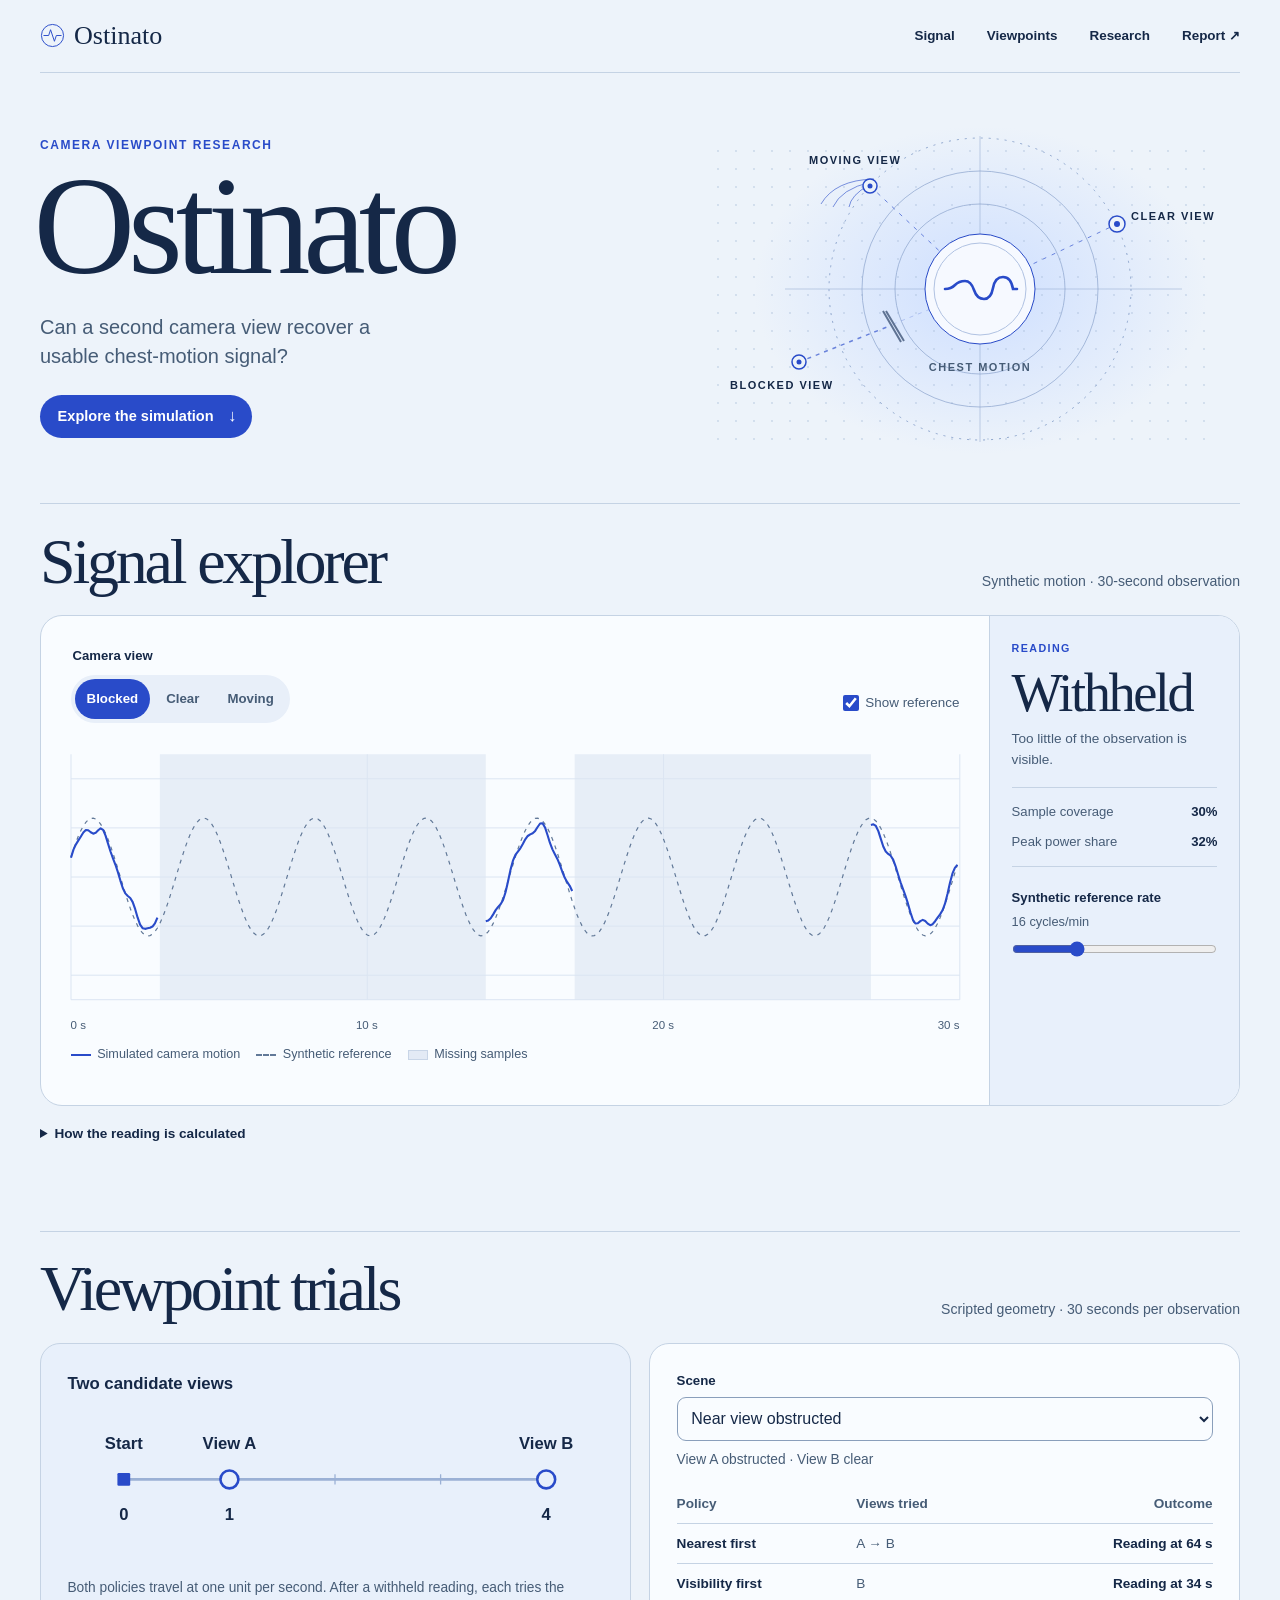
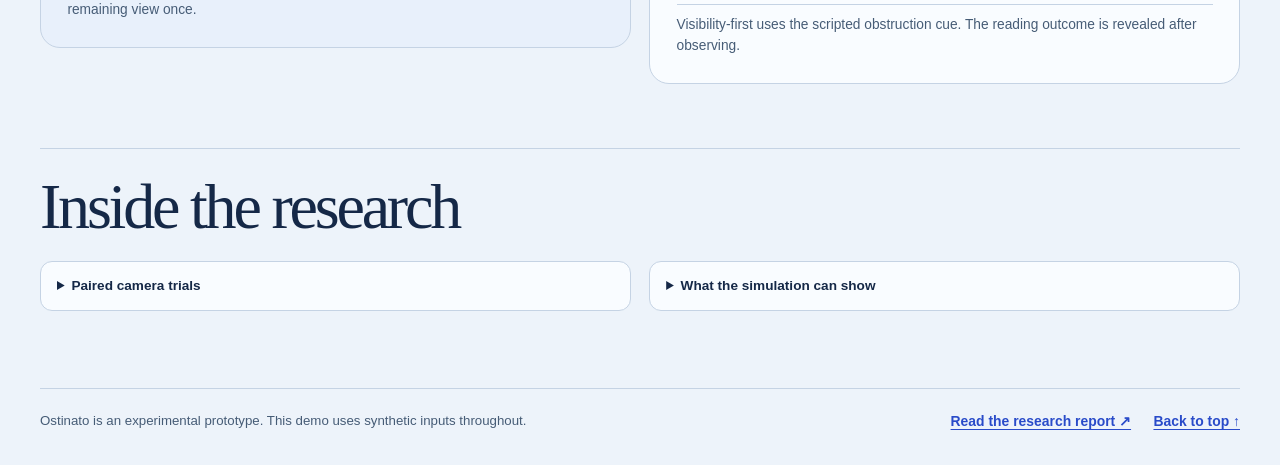
==== ostinato/index.html @ 3ae21e42 "Publish interactive Ostinato signal and viewpoint demo" ====
<!doctype html>
<html lang="en">
<head>
<meta charset="utf-8">
<meta name="viewport" content="width=device-width, initial-scale=1">
<meta name="description" content="Explore a chest-motion and camera viewpoint research prototype with interactive synthetic trials.">
<title>Ostinato · Camera viewpoint research</title>
<style>
:root {
  color-scheme: light;
  --paper: #edf3fa;
  --white: #f9fcff;
  --ink: #152847;
  --muted: #465c76;
  --accent: #294bc9;
  --line: #c5d3e4;
  --dim: #5b708c;
  --serif: "Bodoni 72", "Didot", Georgia, serif;
  --sans: "Helvetica Neue", Helvetica, Arial, sans-serif;
}
* { box-sizing: border-box; }
html { scroll-behavior: smooth; }
body { margin: 0; background: var(--paper); color: var(--ink); font: 16px/1.55 var(--sans); }
a { color: var(--accent); text-underline-offset: .22em; }
button, select, input { font: inherit; accent-color: var(--accent); }
button, select { cursor: pointer; }
:focus-visible { outline: 3px solid var(--accent); outline-offset: 4px; }
h1, h2, h3, p { margin: 0; }
h1, h2 { font: 400 3.4rem/.99 var(--serif); letter-spacing: -.05em; }
h3 { font-size: 1.05rem; }
svg { display: block; width: 100%; height: auto; overflow: visible; }
.shell { width: min(100% - 80px, 1220px); margin-inline: auto; }
.skip { position: absolute; left: 1rem; top: -5rem; z-index: 3; background: var(--white); padding: .5rem 1rem; }
.skip:focus { top: 1rem; }
.masthead { display: flex; justify-content: space-between; gap: 1rem; align-items: center; border-bottom: 1px solid var(--line); min-height: 73px; }
.brand { display: inline-flex; align-items: center; gap: 9px; text-decoration: none; color: var(--ink); font: 400 1.63rem/1 var(--serif); }
.brand svg { width: 25px; color: var(--accent); }
nav { display: flex; gap: clamp(.8rem, 3vw, 2rem); align-items: center; }
nav a { font-size: .84rem; white-space: nowrap; color: var(--ink); font-weight: 600; text-decoration: none; }
nav a:hover { text-decoration: underline; }
.hero { min-height: 430px; display: grid; grid-template-columns: 1fr 1fr; gap: 2rem; align-items: center; padding: 2rem 0; }
.eyebrow { color: var(--accent); font: 700 .75rem/1.3 var(--sans); letter-spacing: .13em; text-transform: uppercase; }
.hero h1 { font-size: clamp(5rem, 11vw, 10.1rem); line-height: .91; margin: .06em 0 .16em -.047em; }
.hero-copy > p:last-of-type { font-size: clamp(1.06rem, 2vw, 1.25rem); line-height: 1.45; max-width: 35ch; color: var(--muted); }
.hero-link { margin-top: 1.5rem; display: inline-flex; align-items: center; gap: .9rem; border-radius: 100px; padding: .55rem .95rem .55rem 1.1rem; background: var(--accent); color: white; font-size: .91rem; font-weight: 600; text-decoration: none; }
.hero-link:hover { background: #1736ac; }
.hero-link span { font-size: 1.05rem; }
.hero-figure { margin: 0; max-width: 560px; width: 100%; justify-self: end; }
.hero-svg text { fill: var(--muted); font: 700 11px var(--sans); letter-spacing: 1.5px; }
.hero-svg .point-label { fill: var(--ink); }
.hero-svg a:hover .point-label, .hero-svg a:focus-visible .point-label { fill: var(--accent); text-decoration: underline; }
.hero-svg a:hover .point-ring, .hero-svg a:focus-visible .point-ring { fill: #d6e3ff; stroke-width: 2.5; }
.explorer { scroll-margin-top: 1.5rem; margin-bottom: 5rem; }
.section-head { display: flex; align-items: end; justify-content: space-between; gap: 1rem; border-top: 1px solid var(--line); padding: 1.6rem 0 1.4rem; }
.section-head h2 { font-size: clamp(2.65rem, 5vw, 4rem); }
.section-head p { color: var(--muted); font-size: .88rem; text-align: right; }
.instrument { background: var(--white); border: 1px solid var(--line); border-radius: 22px; display: grid; grid-template-columns: minmax(0, 1fr) minmax(205px, 250px); overflow: hidden; }
.signal-panel { padding: clamp(1rem, 3vw, 1.85rem); min-width: 0; }
.controls { display: flex; justify-content: space-between; align-items: end; gap: .85rem; flex-wrap: wrap; }
fieldset { padding: 0; border: 0; margin: 0; min-width: 0; }
legend { margin-bottom: .55rem; font-weight: 650; font-size: .82rem; }
.segment { display: inline-flex; align-items: center; gap: 4px; background: #e8eff9; padding: 4px; border-radius: 100px; }
.segment button { color: var(--muted); background: transparent; border: 0; border-radius: 100px; padding: .46rem .75rem; font-size: .83rem; font-weight: 650; white-space: nowrap; min-height: 40px; }
.segment button[aria-pressed="true"] { color: #fff; background: var(--accent); }
.segment button:hover:not([aria-pressed="true"]) { background: #d6e2f4; color: var(--ink); }
.switch { display: inline-flex; align-items: center; gap: .4rem; font-size: .84rem; color: var(--muted); min-height: 40px; cursor: pointer; }
.switch input { width: 1rem; height: 1rem; margin: 0; }
.chart { margin: 1.2rem 0 .65rem; }
.chart svg { height: clamp(170px, 27vw, 270px); }
.chart-grid { stroke: #dbe5f2; stroke-width: 1; }
.chart-band { fill: #e7eef7; }
.chart-reference { stroke: #627998; stroke-width: 1.2; fill: none; stroke-dasharray: 4 5; }
.chart-observed { stroke: var(--accent); stroke-width: 2.1; fill: none; }
.chart-labels { position: relative; display: flex; justify-content: space-between; gap: 1rem; font-size: .72rem; color: var(--muted); margin-top: .3rem; }
.chart-labels span:nth-child(2), .chart-labels span:nth-child(3) { position: absolute; transform: translateX(-50%); }
.chart-labels span:nth-child(2) { left: 33.333%; }
.chart-labels span:nth-child(3) { left: 66.667%; }
.chart-key { display: flex; gap: .6rem 1rem; flex-wrap: wrap; margin-top: .65rem; color: var(--muted); font-size: .79rem; }
.chart-key span { display: inline-flex; align-items: center; gap: .4rem; }
.chart-key i { display: block; width: 1.26rem; }
.key-observed i { border-top: 2px solid var(--accent); }
.key-reference i { border-top: 2px dashed #627998; }
.key-hidden i { height: .65rem; background: #e3eaf5; border: 1px solid #c8d5e7; }
[hidden] { display: none !important; }
.readout { border-left: 1px solid var(--line); background: #e8f0fb; padding: 1.6rem 1.35rem; }
.readout .eyebrow { font-size: .67rem; }
.readout-number { font: 400 clamp(2.25rem, 4.8vw, 3.4rem)/1.04 var(--serif); letter-spacing: -.045em; display: block; margin: .6rem 0 .4rem; }
.readout p { color: var(--muted); font-size: .85rem; }
.metrics { display: grid; gap: .6rem; margin: 1.05rem 0 1.3rem; padding: .85rem 0; border-block: 1px solid var(--line); }
.metrics div { display: flex; justify-content: space-between; gap: .7rem; font-size: .82rem; }
.metrics dt { color: var(--muted); }
.metrics dd { font-weight: 650; margin: 0; font-variant-numeric: tabular-nums; }
.slider-label { font-weight: 650; font-size: .82rem; display: block; }
.slider-label output { display: block; margin: .24rem 0; color: var(--muted); font-size: .8rem; font-weight: 400; }
input[type="range"] { width: 100%; margin: .35rem 0; }
details { margin-top: .7rem; color: var(--muted); font-size: .85rem; }
summary { cursor: pointer; width: fit-content; padding: .4rem 0; color: var(--ink); font-weight: 600; }
details p { max-width: 85ch; }
.routes { scroll-margin-top: 1.5rem; margin-bottom: 4rem; }
.route-grid { display: grid; grid-template-columns: 1fr 1fr; gap: 1.15rem; align-items: start; }
.route-map, .route-data { border: 1px solid var(--line); border-radius: 20px; padding: clamp(1rem, 3vw, 1.65rem); }
.route-map { background: #e8f0fb; }
.route-data { background: var(--white); }
.route-map p, .route-data p { color: var(--muted); font-size: .86rem; }
.route-map svg { max-height: 160px; margin: .75rem 0 .55rem; }
.route-map svg text { fill: var(--ink); font: 650 13px var(--sans); }
.route-label { font-size: .83rem; font-weight: 650; display: block; margin-bottom: .35rem; }
select { width: 100%; min-height: 44px; background: var(--white); border: 1px solid #8a9fbb; border-radius: 9px; color: var(--ink); padding: .4rem .6rem; }
table { border-collapse: collapse; width: 100%; margin: .85rem 0 .6rem; text-align: left; font-size: .85rem; }
th, td { border-bottom: 1px solid var(--line); padding: .57rem .3rem; vertical-align: top; }
th:first-child, td:first-child { padding-left: 0; }
th:last-child, td:last-child { padding-right: 0; text-align: right; }
thead th { color: var(--muted); font-weight: 600; }
tbody th, .time { color: var(--ink); font-weight: 650; }
.route-path { color: var(--muted); }
.route-data .scene-cues { margin-top: .5rem; }
.research { scroll-margin-top: 1.5rem; margin-bottom: 4rem; }
.research .route-grid { gap: 0 1.15rem; }
.research details { margin: 0 0 .85rem; padding: .45rem 1rem; background: var(--white); border: 1px solid var(--line); border-radius: 12px; }
.research details p { padding: .2rem 0 .65rem; }
.footer { border-top: 1px solid var(--line); padding: 1.35rem 0 2rem; display: flex; gap: .75rem 2rem; justify-content: space-between; flex-wrap: wrap; }
.footer p { color: var(--muted); font-size: .83rem; }
.footer a { font-weight: 650; font-size: .87rem; }
.footer-links { display: flex; flex-wrap: wrap; gap: .6rem 1.4rem; }
@media (max-width: 800px) {
  .shell { width: min(100% - 44px, 1220px); }
  .hero { min-height: 360px; gap: 1.2rem; }
  .instrument { grid-template-columns: minmax(0, 1fr) 215px; }
}
@media (max-width: 650px) {
  .nav-report { display: none; }
  .hero { grid-template-columns: 1fr; min-height: 0; gap: .45rem; padding: 2.45rem 0 .35rem; }
  .hero-figure { justify-self: center; max-width: 410px; }
  .hero h1 { font-size: clamp(4.4rem, 16.5vw, 7rem); }
  .instrument, .route-grid { grid-template-columns: 1fr; }
  .readout { border-left: 0; border-top: 1px solid var(--line); padding: 1.1rem; }
  .section-head { align-items: start; flex-direction: column; gap: .35rem; }
  .section-head p { text-align: left; }
  .explorer { margin-bottom: 3.2rem; }
}
@media (max-width: 360px) {
  .shell { width: calc(100% - 30px); }
  nav { gap: .65rem; }
  nav a { font-size: .76rem; }
  .segment button { padding-inline: .55rem; }
}
@media (prefers-reduced-motion: reduce) { html { scroll-behavior: auto; } }
</style>
</head>
<body id="top">
<a class="skip" href="#main">Skip to content</a>
<header class="masthead shell">
  <a class="brand" href="#top" aria-label="Ostinato home">
    <svg viewBox="0 0 26 26" aria-hidden="true">
      <circle cx="13" cy="13" r="11.5" fill="none" stroke="currentColor"/>
      <path d="M4 13h5l2-6 4 12 2-6h5" fill="none" stroke="currentColor" stroke-linecap="round" stroke-linejoin="round"/>
    </svg>
    Ostinato
  </a>
  <nav aria-label="Primary">
    <a href="#signal">Signal</a>
    <a href="#viewpoints">Viewpoints</a>
    <a href="#research">Research</a>
    <a class="nav-report" href="PROJECT_REPORT.html">Report ↗</a>
  </nav>
</header>
<main id="main" class="shell">
  <section class="hero" aria-labelledby="title">
    <div class="hero-copy">
      <p class="eyebrow">Camera viewpoint research</p>
      <h1 id="title">Ostinato</h1>
      <p>Can a second camera view recover a usable chest-motion signal?</p>
      <a class="hero-link" href="#signal">Explore the simulation <span aria-hidden="true">↓</span></a>
    </div>
    <figure class="hero-figure">
      <svg class="hero-svg" viewBox="0 0 560 350" role="group" aria-labelledby="hero-title hero-desc">
        <title id="hero-title">Three viewpoints around a chest-motion signal</title>
        <desc id="hero-desc">Select a viewpoint to open its signal. A clear line of sight reaches the signal. A second line ends at an obstruction and a third shows camera motion.</desc>
        <defs>
          <pattern id="dots" width="18" height="18" patternUnits="userSpaceOnUse"><circle cx="2" cy="2" r=".9" fill="#a6bad7"/></pattern>
          <radialGradient id="glow"><stop stop-color="#cedfff"/><stop offset="1" stop-color="#edf3fa"/></radialGradient>
        </defs>
        <ellipse cx="301" cy="177" rx="227" ry="164" fill="url(#glow)"/>
        <rect x="28" y="21" width="510" height="306" fill="url(#dots)" opacity=".54"/>
        <g fill="none" stroke="#8ea6cd">
          <circle cx="300" cy="176" r="151" stroke-dasharray="2 6"/>
          <circle cx="300" cy="176" r="118" opacity=".72"/>
          <circle cx="300" cy="176" r="85" opacity=".72"/>
          <path d="M300 23v306M105 176h397" opacity=".5"/>
        </g>
        <g fill="none" stroke="#294bc9">
          <path d="M190 73L300 176L437 111" opacity=".65" stroke-dasharray="4 6"/>
          <path d="M119 249L212 212" opacity=".65" stroke-width="1.5" stroke-dasharray="4 5"/>
          <path d="M300 176L211 212" opacity=".23" stroke-dasharray="4 5"/>
          <path d="M189 72q-18 10-20 22m22-25q-30 7-38 25m41-28q-39 1-53 25" opacity=".6"/>
          <path d="M203 198l18 31m-15-31l18 30" stroke="#5f7393" stroke-width="2"/>
        </g>
        <circle cx="300" cy="176" r="55" fill="#f6f9ff" stroke="#284ac7"/>
        <circle cx="300" cy="176" r="46" fill="none" stroke="#b0c2e2"/>
        <path d="M265 176q6 0 10-4t10-4t9 9t10 9t9-11t10-11t10 12h4" fill="none" stroke="#294bc9" stroke-width="2.6" stroke-linecap="round"/>
        <a href="#signal" data-hero-view="moving" aria-label="Explore the moving view">
          <rect x="122" y="30" width="115" height="58" fill="transparent"/>
          <circle class="point-ring" cx="190" cy="73" r="7" fill="#edf3fa" stroke="#294bc9" stroke-width="1.5"/>
          <circle cx="190" cy="73" r="2.5" fill="#294bc9"/>
          <text class="point-label" x="129" y="51">MOVING VIEW</text>
        </a>
        <a href="#signal" data-hero-view="clear" aria-label="Explore the clear view">
          <rect x="418" y="83" width="134" height="50" fill="transparent"/>
          <circle class="point-ring" cx="437" cy="111" r="8" fill="#edf3fa" stroke="#294bc9" stroke-width="1.5"/>
          <circle cx="437" cy="111" r="3" fill="#294bc9"/>
          <text class="point-label" x="451" y="107">CLEAR VIEW</text>
        </a>
        <a href="#signal" data-hero-view="blocked" aria-label="Explore the blocked view">
          <rect x="45" y="229" width="126" height="58" fill="transparent"/>
          <circle class="point-ring" cx="119" cy="249" r="7" fill="#edf3fa" stroke="#294bc9" stroke-width="1.5"/>
          <circle cx="119" cy="249" r="2.5" fill="#294bc9"/>
          <text class="point-label" x="50" y="276">BLOCKED VIEW</text>
        </a>
        <text x="300" y="258" text-anchor="middle">CHEST MOTION</text>
      </svg>
    </figure>
  </section>

  <section class="explorer" id="signal" aria-labelledby="signal-title">
    <header class="section-head">
      <h2 id="signal-title">Signal explorer</h2>
      <p>Synthetic motion · 30-second observation</p>
    </header>
    <div class="instrument">
      <div class="signal-panel">
        <div class="controls">
          <fieldset>
            <legend>Camera view</legend>
            <div class="segment">
              <button type="button" data-view="blocked" aria-pressed="true">Blocked</button>
              <button type="button" data-view="clear" aria-pressed="false">Clear</button>
              <button type="button" data-view="moving" aria-pressed="false">Moving</button>
            </div>
          </fieldset>
          <label class="switch"><input type="checkbox" id="show-reference" checked> Show reference</label>
        </div>
        <figure class="chart">
          <svg viewBox="0 0 700 220" preserveAspectRatio="none" role="img" aria-labelledby="chart-title chart-description">
            <title id="chart-title">Simulated relative chest motion over 30 seconds</title>
            <desc id="chart-description">The blocked view has long gaps in observed motion.</desc>
            <g id="missing-bands"></g>
            <path class="chart-grid" vector-effect="non-scaling-stroke" d="M0 10V210H700V10M0 30H700M0 70H700M0 110H700M0 150H700M0 190H700M233.33 10V210M466.67 10V210" fill="none"/>
            <path id="reference-line" class="chart-reference" vector-effect="non-scaling-stroke"/>
            <path id="observed-line" class="chart-observed" vector-effect="non-scaling-stroke" stroke-linejoin="round"/>
          </svg>
          <div class="chart-labels" aria-hidden="true"><span>0 s</span><span>10 s</span><span>20 s</span><span>30 s</span></div>
          <figcaption class="chart-key">
            <span class="key-observed"><i></i> Simulated camera motion</span>
            <span class="key-reference" id="reference-key"><i></i> Synthetic reference</span>
            <span class="key-hidden" id="missing-key"><i></i> Missing samples</span>
          </figcaption>
        </figure>
      </div>
      <aside class="readout" aria-label="Signal reading">
        <div role="status" aria-atomic="true">
          <h3 class="eyebrow">Reading</h3>
          <strong class="readout-number" id="estimate">Withheld</strong>
          <p id="readout-reason">Too little of the observation is visible.</p>
          <dl class="metrics">
            <div><dt>Sample coverage</dt><dd id="coverage">—</dd></div>
            <div><dt>Peak power share</dt><dd id="concentration">—</dd></div>
          </dl>
        </div>
        <label class="slider-label" for="reference-rate">Synthetic reference rate
          <output id="reference-value" for="reference-rate">16 cycles/min</output>
        </label>
        <input type="range" id="reference-rate" min="10" max="30" step="2" value="16">
      </aside>
    </div>
    <noscript><p>Enable JavaScript to generate the signal and run the viewpoint simulation.</p></noscript>
    <details>
      <summary>How the reading is calculated</summary>
      <p>The demo generates 360 samples over 30 seconds. It centers the available samples and tests frequencies from 6 to 40 cycles per minute in steps of 2. Peak power share is the strongest frequency's power divided by the total across those frequencies. The demo reports the strongest frequency when at least 65% of samples are visible and one frequency accounts for at least 55% of the power. These are demonstration thresholds.</p>
    </details>
  </section>

  <section class="routes" id="viewpoints" aria-labelledby="route-title">
    <header class="section-head">
      <h2 id="route-title">Viewpoint trials</h2>
      <p>Scripted geometry · 30 seconds per observation</p>
    </header>
    <div class="route-grid">
      <div class="route-map">
        <h3>Two candidate views</h3>
        <svg viewBox="0 0 400 125" role="img" aria-labelledby="map-title map-description">
          <title id="map-title">Simulation positions on a straight line</title>
          <desc id="map-description">View A is one unit from the start and view B is four units from the start.</desc>
          <path d="M35 55H365" stroke="#9bb1d5" stroke-width="2"/>
          <path d="M200 51v8m82.5-8v8" stroke="#9bb1d5" stroke-width="1"/>
          <rect x="30" y="50" width="10" height="10" rx="1" fill="#294bc9"/>
          <g fill="#e8f0fb" stroke="#294bc9" stroke-width="2">
            <circle cx="117.5" cy="55" r="7"/><circle cx="365" cy="55" r="7"/>
          </g>
          <g font-size="12" text-anchor="middle">
            <text x="35" y="31">Start</text><text x="117.5" y="31">View A</text><text x="365" y="31">View B</text>
            <text x="35" y="87">0</text><text x="117.5" y="87">1</text><text x="365" y="87">4</text>
          </g>
        </svg>
        <p>Both policies travel at one unit per second. After a withheld reading, each tries the remaining view once.</p>
      </div>
      <div class="route-data">
        <label class="route-label" for="scenario">Scene</label>
        <select id="scenario">
          <option value="near-blocked">Near view obstructed</option>
          <option value="both-clear">Both views clear</option>
          <option value="weak-clear">Clear view has weak signal</option>
          <option value="neither-usable">Neither view usable</option>
        </select>
        <div aria-live="polite" aria-atomic="true">
          <p class="scene-cues" id="scene-cues"></p>
          <table>
            <thead><tr><th scope="col">Policy</th><th scope="col">Views tried</th><th scope="col">Outcome</th></tr></thead>
            <tbody id="route-results"></tbody>
          </table>
        </div>
        <p>Visibility-first uses the scripted obstruction cue. The reading outcome is revealed after observing.</p>
      </div>
    </div>
  </section>

  <section class="research" id="research" aria-labelledby="research-title">
    <header class="section-head">
      <h2 id="research-title">Inside the research</h2>
    </header>
    <div class="route-grid">
      <details>
        <summary>Paired camera trials</summary>
        <p>The webcam protocol compares two positions with the same consenting participant. An observer counts breaths independently in each window. The analysis compares how often the camera reports a rate, the reference error in those readings, and how often the second view recovers a reading after the first withholds it. <a href="PROJECT_REPORT.html#evaluation">Read the evaluation plan</a>.</p>
      </details>
      <details>
        <summary>What the simulation can show</summary>
        <p>The browser demo uses a generated signal and scripted geometry. It shows how a decision rule can withhold a reading and how the order of viewpoints changes elapsed time. Webcam performance needs paired observations. <a href="PROJECT_REPORT.html#evidence">Read the evidence summary</a>.</p>
      </details>
    </div>
  </section>
</main>
<footer class="footer shell">
  <p>Ostinato is an experimental prototype. This demo uses synthetic inputs throughout.</p>
  <div class="footer-links"><a href="PROJECT_REPORT.html">Read the research report ↗</a><a href="#top">Back to top ↑</a></div>
</footer>

<script>
'use strict';

const durationSeconds = 30;
const samplesPerSecond = 12;
const sampleCount = durationSeconds * samplesPerSecond;
const frequencyCandidates = Array.from({ length: 18 }, (_, index) => 6 + index * 2);
const qualityThresholds = { coverage: 0.65, concentration: 0.55 };
const byId = (id) => document.getElementById(id);
const rateControl = byId('reference-rate');
const showReference = byId('show-reference');
const viewButtons = [...document.querySelectorAll('[data-view]')];
const percent = (value) => `${Math.round(value * 100)}%`;
let currentView = 'blocked';

function wave(cyclesPerMinute, seconds, phase = 0) {
  return Math.sin(2 * Math.PI * cyclesPerMinute * seconds / 60 + phase);
}

function synthesize(view, cyclesPerMinute) {
  return Array.from({ length: sampleCount }, (_, index) => {
    const time = index / samplesPerSecond;
    const reference = wave(cyclesPerMinute, time, 0.35);
    const texture = 0.075 * wave(65, time) + 0.04 * wave(117, time, 1.3);
    const blocked = view === 'blocked' && (time >= 3 && time < 14 || time >= 17 && time < 27);
    const cameraMotion = view === 'moving'
      ? [6, 8, 18, 24, 32, 38].reduce((sum, frequency, position) => (
          sum + 0.29 * wave(frequency, time, position * 0.7)
        ), 0)
      : 0;
    const observed = (view === 'moving' ? 0.26 : 0.84) * reference + texture + cameraMotion;
    return { time, reference, observed: blocked ? null : observed };
  });
}

function analyze(samples) {
  const available = samples.filter((sample) => sample.observed !== null);
  const coverage = available.length / samples.length;
  const mean = available.reduce((sum, sample) => sum + sample.observed, 0) / (available.length || 1);

  const powers = frequencyCandidates.map((rate) => {
    let sine = 0;
    let cosine = 0;
    for (const sample of available) {
      const centered = sample.observed - mean;
      sine += centered * wave(rate, sample.time);
      cosine += centered * wave(rate, sample.time, Math.PI / 2);
    }
    return { rate, power: sine ** 2 + cosine ** 2 };
  });
  const peak = powers.reduce((best, candidate) => candidate.power > best.power ? candidate : best);
  const totalPower = powers.reduce((sum, candidate) => sum + candidate.power, 0);
  const concentration = totalPower ? peak.power / totalPower : 0;
  const sufficientCoverage = coverage >= qualityThresholds.coverage;
  const passes = sufficientCoverage && concentration >= qualityThresholds.concentration;
  return { coverage, concentration, sufficientCoverage, passes, rate: passes ? peak.rate : null };
}

function horizontal(time) {
  return time / durationSeconds * 700;
}

function trace(samples, key) {
  let penDown = false;
  return samples.map((sample) => {
    if (sample[key] === null) {
      penDown = false;
      return '';
    }
    const command = penDown ? 'L' : 'M';
    penDown = true;
    return `${command}${horizontal(sample.time).toFixed(2)},${(110 - sample[key] * 48).toFixed(2)}`;
  }).join('');
}

function drawMissingBands(samples) {
  const layer = byId('missing-bands');
  layer.replaceChildren();
  let start = null;
  for (const sample of [...samples, { time: durationSeconds, observed: 0 }]) {
    if (sample.observed === null && start === null) {
      start = sample.time;
    } else if (sample.observed !== null && start !== null) {
      const rect = document.createElementNS('http://www.w3.org/2000/svg', 'rect');
      rect.setAttribute('x', horizontal(start));
      rect.setAttribute('y', '10');
      rect.setAttribute('width', horizontal(sample.time - start));
      rect.setAttribute('height', '200');
      rect.setAttribute('class', 'chart-band');
      layer.append(rect);
      start = null;
    }
  }
}

function renderSignal() {
  const referenceRate = Number(rateControl.value);
  const samples = synthesize(currentView, referenceRate);
  const reading = analyze(samples);
  const reason = reading.passes
    ? 'A dominant rhythm is visible.'
    : reading.sufficientCoverage
      ? 'Camera movement competes with the rhythm.'
      : 'Too little of the observation is visible.';

  byId('reference-value').textContent = `${referenceRate} cycles/min`;
  rateControl.setAttribute('aria-valuetext', `${referenceRate} cycles per minute`);
  byId('estimate').textContent = reading.passes ? `${reading.rate} cpm` : 'Withheld';
  if (reading.passes) {
    byId('estimate').setAttribute('aria-label', `${reading.rate} cycles per minute`);
  } else {
    byId('estimate').removeAttribute('aria-label');
  }
  byId('readout-reason').textContent = reason;
  byId('coverage').textContent = percent(reading.coverage);
  byId('concentration').textContent = percent(reading.concentration);
  byId('chart-description').textContent =
    `The ${currentView} view has ${percent(reading.coverage)} sample coverage. ${reason} The reference is ${showReference.checked ? 'shown' : 'hidden'}.`;
  byId('reference-line').setAttribute('d', showReference.checked ? trace(samples, 'reference') : '');
  byId('observed-line').setAttribute('d', trace(samples, 'observed'));
  byId('reference-key').hidden = !showReference.checked;
  byId('missing-key').hidden = reading.coverage === 1;
  drawMissingBands(samples);
}

const viewA = { name: 'A', position: 1 };
const viewB = { name: 'B', position: 4 };
const scenes = {
  'near-blocked': [
    { ...viewA, obstructed: true, usable: false },
    { ...viewB, obstructed: false, usable: true },
  ],
  'both-clear': [
    { ...viewA, obstructed: false, usable: true },
    { ...viewB, obstructed: false, usable: true },
  ],
  'weak-clear': [
    { ...viewA, obstructed: true, usable: true },
    { ...viewB, obstructed: false, usable: false },
  ],
  'neither-usable': [
    { ...viewA, obstructed: true, usable: false },
    { ...viewB, obstructed: false, usable: false },
  ],
};

function runPolicy(scene, preferVisibility) {
  const remaining = [...scene];
  const visits = [];
  let position = 0;
  let elapsed = 0;
  for (let attempt = 0; attempt < scene.length; attempt += 1) {
    remaining.sort((a, b) => {
      const visibility = preferVisibility ? Number(a.obstructed) - Number(b.obstructed) : 0;
      return visibility || Math.abs(a.position - position) - Math.abs(b.position - position) ||
        a.name.localeCompare(b.name);
    });
    const view = remaining.shift();
    elapsed += Math.abs(view.position - position) + durationSeconds;
    position = view.position;
    visits.push(view.name);
    if (view.usable) return { visits, elapsed, success: true };
  }
  return { visits, elapsed, success: false };
}

function renderRoutes() {
  const scene = scenes[byId('scenario').value];
  byId('scene-cues').textContent = scene.map((view) => (
    `View ${view.name} ${view.obstructed ? 'obstructed' : 'clear'}`
  )).join(' · ');
  const results = byId('route-results');
  results.replaceChildren();
  for (const [label, preferVisibility] of [['Nearest first', false], ['Visibility first', true]]) {
    const { visits, elapsed, success } = runPolicy(scene, preferVisibility);
    const row = results.insertRow();
    const heading = document.createElement('th');
    heading.scope = 'row';
    heading.textContent = label;
    row.append(heading);
    const route = row.insertCell();
    route.className = 'route-path';
    route.textContent = visits.join(' → ');
    const outcome = row.insertCell();
    outcome.className = 'time';
    outcome.textContent = success ? `Reading at ${elapsed} s` : `Withheld after ${elapsed} s`;
  }
}

function selectView(view) {
  currentView = view;
  for (const button of viewButtons) {
    button.setAttribute('aria-pressed', String(button.dataset.view === view));
  }
  renderSignal();
}

for (const button of viewButtons) {
  button.addEventListener('click', () => selectView(button.dataset.view));
}
for (const link of document.querySelectorAll('[data-hero-view]')) {
  link.addEventListener('click', () => selectView(link.dataset.heroView));
}
rateControl.addEventListener('input', renderSignal);
showReference.addEventListener('change', renderSignal);
byId('scenario').addEventListener('change', renderRoutes);
renderSignal();
renderRoutes();
</script>
</body>
</html>
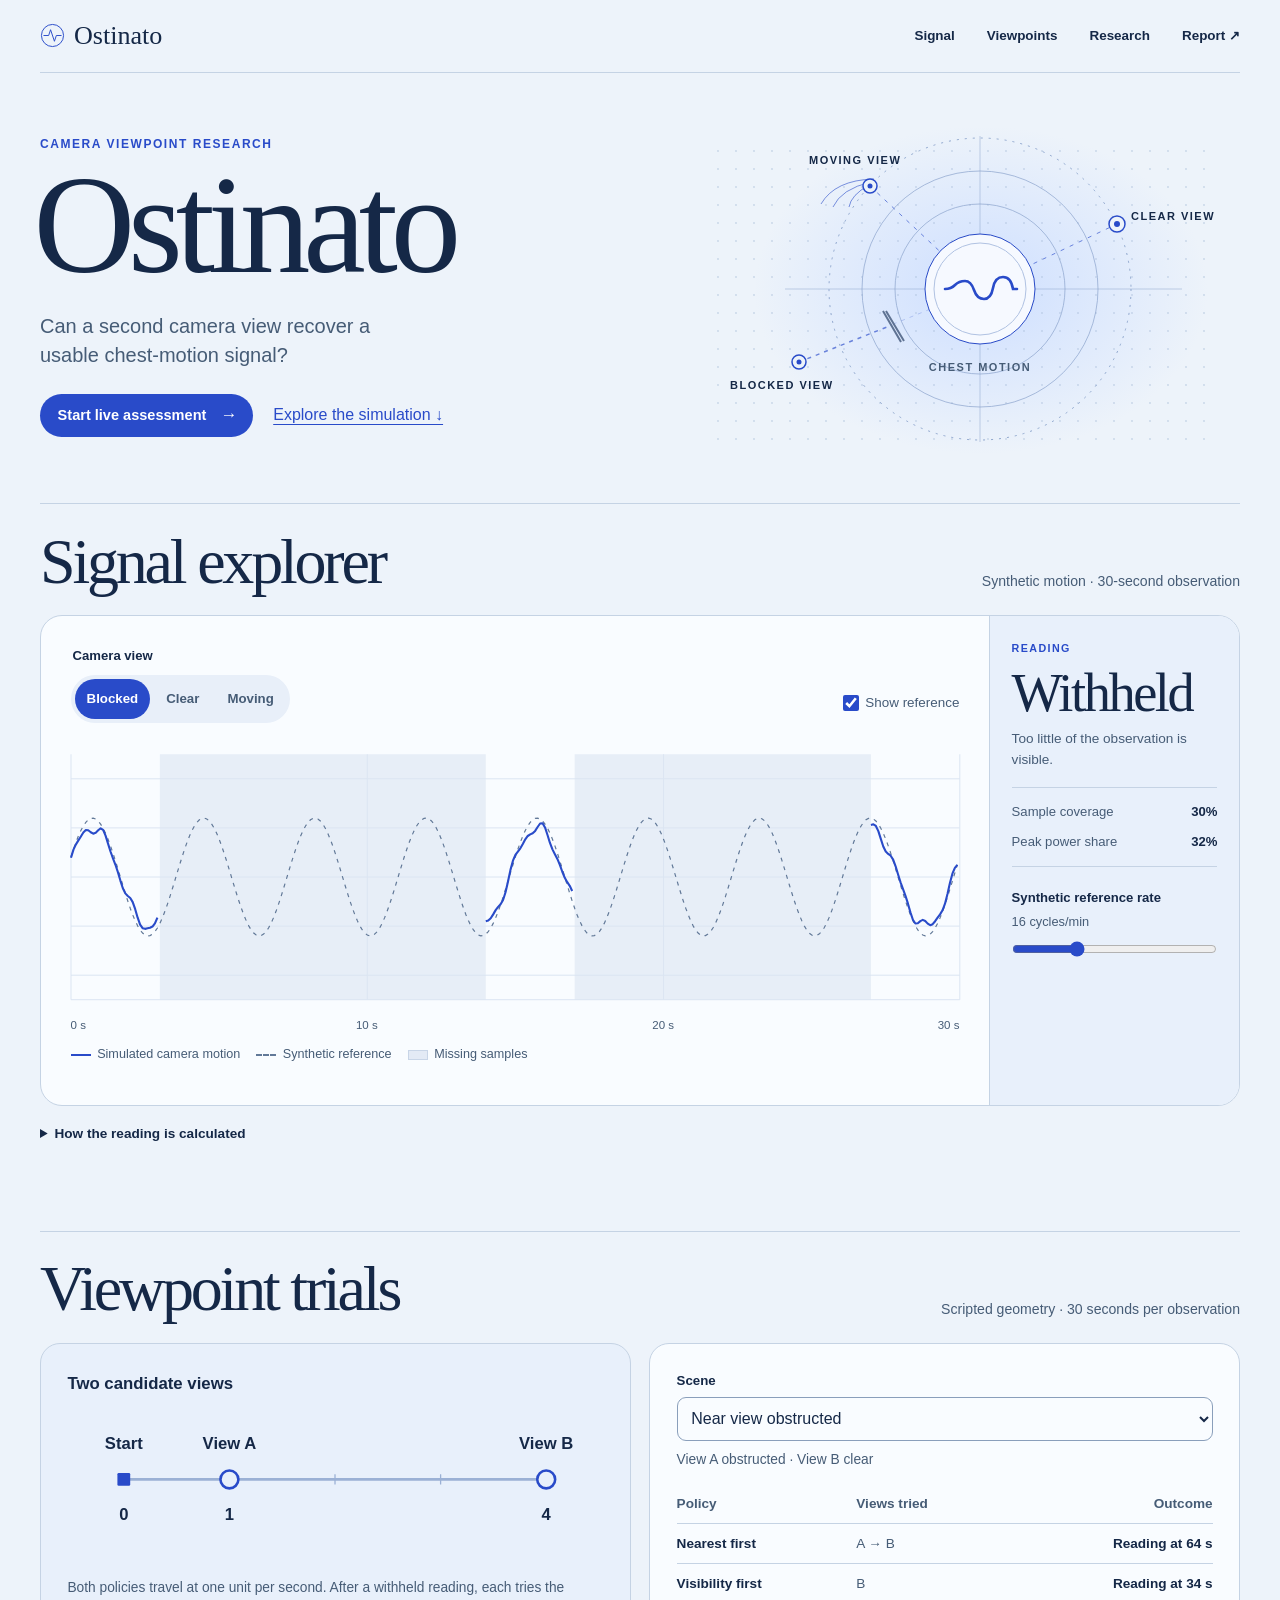
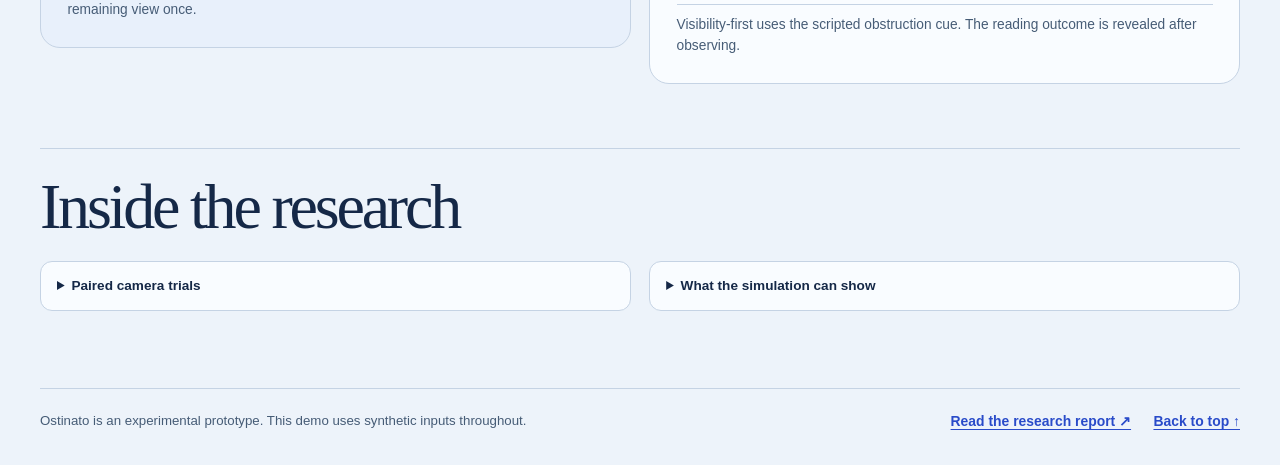
==== commit 03ed22d4: "Run the Ostinato webcam assessment directly in the browser" ====
--- a/ostinato/index.html
+++ b/ostinato/index.html
@@ -43,6 +43,7 @@
 .hero h1 { font-size: clamp(5rem, 11vw, 10.1rem); line-height: .91; margin: .06em 0 .16em -.047em; }
 .hero-copy > p:last-of-type { font-size: clamp(1.06rem, 2vw, 1.25rem); line-height: 1.45; max-width: 35ch; color: var(--muted); }
 .hero-link { margin-top: 1.5rem; display: inline-flex; align-items: center; gap: .9rem; border-radius: 100px; padding: .55rem .95rem .55rem 1.1rem; background: var(--accent); color: white; font-size: .91rem; font-weight: 600; text-decoration: none; }
+.demo-link { display: inline-block; margin: .7rem 0 .7rem 1rem; color: var(--accent); }
 .hero-link:hover { background: #1736ac; }
 .hero-link span { font-size: 1.05rem; }
 .hero-figure { margin: 0; max-width: 560px; width: 100%; justify-self: end; }
@@ -170,7 +171,8 @@
       <p class="eyebrow">Camera viewpoint research</p>
       <h1 id="title">Ostinato</h1>
       <p>Can a second camera view recover a usable chest-motion signal?</p>
-      <a class="hero-link" href="#signal">Explore the simulation <span aria-hidden="true">↓</span></a>
+      <a class="hero-link" href="live.html">Start live assessment <span aria-hidden="true">→</span></a>
+      <a class="demo-link" href="#signal">Explore the simulation ↓</a>
     </div>
     <figure class="hero-figure">
       <svg class="hero-svg" viewBox="0 0 560 350" role="group" aria-labelledby="hero-title hero-desc">
